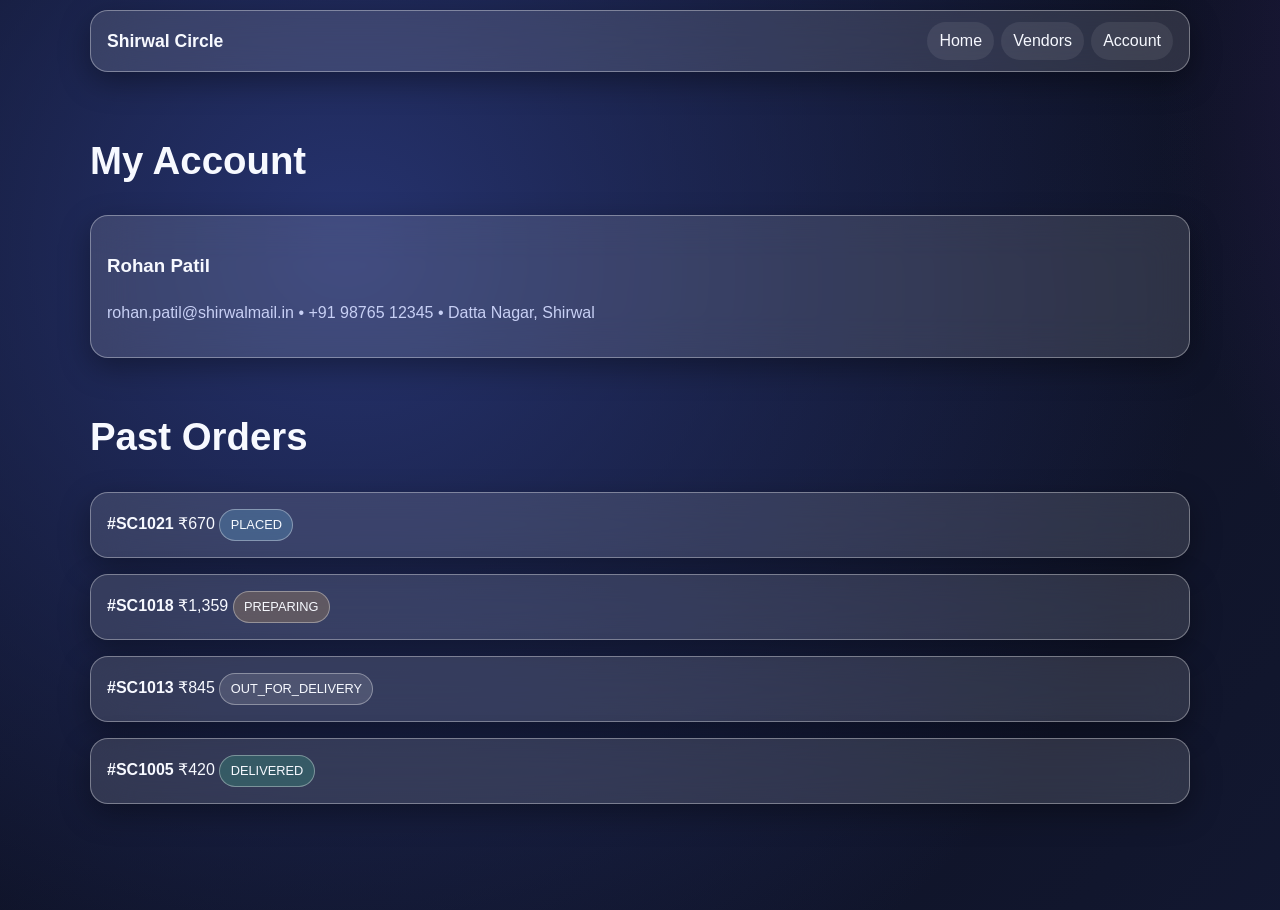
==== account.html @ a7f90f86 "Build complete static glassmorphism marketplace website" ====
<!DOCTYPE html><html lang="en"><head><meta charset="UTF-8"><meta name="viewport" content="width=device-width,initial-scale=1.0"><title>Account | Shirwal Circle</title><link rel="stylesheet" href="css/style.css"></head><body>
<header class="site-header container"><nav class="navbar glass-card"><div class="brand">Shirwal Circle</div><div class="nav-links"><a class="nav-link" href="index.html">Home</a><a class="nav-link" href="vendors.html">Vendors</a><a class="nav-link" href="account.html">Account</a></div></nav></header>
<main class="container section"><h1 class="section-title">My Account</h1><section class="glass-card card-pad"><h3>Rohan Patil</h3><p class="muted">rohan.patil@shirwalmail.in • +91 98765 12345 • Datta Nagar, Shirwal</p></section>
<section class="section"><h2 class="section-title">Past Orders</h2><div class="grid"><div class="glass-card card-pad"><strong>#SC1021</strong> ₹670 <span class="badge info">PLACED</span></div><div class="glass-card card-pad"><strong>#SC1018</strong> ₹1,359 <span class="badge warning">PREPARING</span></div><div class="glass-card card-pad"><strong>#SC1013</strong> ₹845 <span class="badge">OUT_FOR_DELIVERY</span></div><div class="glass-card card-pad"><strong>#SC1005</strong> ₹420 <span class="badge success">DELIVERED</span></div></div></section>
</main></body></html>
---- css/style.css ----
/* =========================================================
   Shirwal Circle - Glassmorphism Design System
   Central stylesheet for all static pages
   ========================================================= */

:root {
  --bg-1: #090b17;
  --bg-2: #11162d;
  --bg-3: #1d2451;
  --text-primary: #f7f9ff;
  --text-secondary: #c8d0f5;
  --accent: #73d0ff;
  --accent-2: #9d7bff;
  --success: #41d39b;
  --warning: #ffbf5e;
  --danger: #ff6f91;

  --glass-bg: rgba(255, 255, 255, 0.13);
  --glass-bg-strong: rgba(255, 255, 255, 0.2);
  --glass-border: rgba(255, 255, 255, 0.35);
  --blur: 20px;

  --radius-sm: 12px;
  --radius-md: 18px;
  --radius-lg: 26px;

  --space-1: 0.5rem;
  --space-2: 0.75rem;
  --space-3: 1rem;
  --space-4: 1.5rem;
  --space-5: 2rem;
  --space-6: 3rem;

  --shadow-soft: 0 10px 30px rgba(0, 0, 0, 0.35);
  --shadow-deep: 0 25px 50px rgba(0, 0, 0, 0.45);
}

* { box-sizing: border-box; }
html, body { margin: 0; padding: 0; }
body {
  font-family: "Inter", "Segoe UI", Roboto, Arial, sans-serif;
  color: var(--text-primary);
  line-height: 1.6;
  min-height: 100vh;
  background: radial-gradient(circle at 15% 15%, #26336f 0%, transparent 36%),
              radial-gradient(circle at 85% 5%, #42276f 0%, transparent 32%),
              radial-gradient(circle at 50% 90%, #153f67 0%, transparent 30%),
              linear-gradient(130deg, var(--bg-1), var(--bg-2), var(--bg-3));
  background-size: 180% 180%;
  animation: bgFlow 18s ease infinite;
}
@keyframes bgFlow { 0%,100%{background-position:0% 50%;}50%{background-position:100% 50%;} }

img { max-width: 100%; display: block; }
a { color: inherit; text-decoration: none; }

.container { width: min(1100px, 92%); margin: 0 auto; }
.section { padding: var(--space-6) 0; }
.section-title { font-size: clamp(1.5rem, 3vw, 2.4rem); margin: 0 0 var(--space-4); }
.muted { color: var(--text-secondary); }

.glass-card {
  background: var(--glass-bg);
  border: 1px solid var(--glass-border);
  border-radius: var(--radius-md);
  backdrop-filter: blur(var(--blur));
  -webkit-backdrop-filter: blur(var(--blur));
  box-shadow: var(--shadow-soft);
}
.glass-card:hover { transform: translateY(-4px); box-shadow: var(--shadow-deep); }
.glass-card, .glass-btn { transition: all .25s ease; }

.glass-btn {
  display: inline-flex; align-items: center; justify-content: center;
  gap: .5rem; cursor: pointer; border: 1px solid var(--glass-border);
  background: linear-gradient(120deg, rgba(115,208,255,.38), rgba(157,123,255,.35));
  color: white; padding: .7rem 1.1rem; border-radius: 999px; font-weight: 600;
}
.glass-btn:hover { transform: translateY(-2px); filter: brightness(1.08); }

.glass-input {
  width: 100%; border: 1px solid var(--glass-border); background: var(--glass-bg);
  color: var(--text-primary); padding: .75rem .9rem; border-radius: var(--radius-sm);
  backdrop-filter: blur(12px);
}
.glass-input::placeholder { color: #dce2ffb0; }

.badge, .chip {
  display: inline-flex; align-items: center; gap: .35rem;
  border: 1px solid var(--glass-border); border-radius: 999px;
  padding: .3rem .65rem; font-size: .8rem;
  background: rgba(255,255,255,.12);
}
.badge.success { background: rgba(65,211,155,.22); }
.badge.warning { background: rgba(255,191,94,.2); }
.badge.info { background: rgba(115,208,255,.22); }

.site-header { position: sticky; top: 0; z-index: 50; margin: .6rem auto; }
.navbar {
  display: flex; gap: .8rem; flex-wrap: wrap; align-items: center; justify-content: space-between;
  padding: .7rem 1rem;
}
.brand { font-weight: 700; font-size: 1.1rem; }
.nav-links { display: flex; flex-wrap: wrap; gap: .45rem; }
.nav-link { padding: .4rem .75rem; border-radius: 999px; background: rgba(255,255,255,.08); }

.hero { padding: 5rem 0 3rem; }
.hero-box { padding: 2rem; }
.hero h1 { font-size: clamp(2rem, 5vw, 3.3rem); margin: 0; }
.hero p { color: var(--text-secondary); max-width: 52ch; }
.actions { display: flex; gap: .7rem; flex-wrap: wrap; }

.grid { display: grid; gap: 1rem; }
.categories { grid-template-columns: repeat(2, 1fr); }
.vendor-grid, .product-grid { grid-template-columns: 1fr; }
.info-grid { grid-template-columns: 1fr; }

.card-pad { padding: 1rem; }
.kpi { font-size: 1.6rem; font-weight: 700; margin: .1rem 0; }
.price { font-size: 1.1rem; font-weight: 700; color: #e7f1ff; }

.footer { margin-top: 3rem; padding: 1.6rem 0 2.2rem; }
.footer-links { display: flex; gap: .6rem; flex-wrap: wrap; }

.table-wrap { overflow-x: auto; }
table { width: 100%; border-collapse: collapse; }
th, td { padding: .7rem; text-align: left; border-bottom: 1px solid rgba(255,255,255,.15); }

.layout-admin { display: grid; gap: 1rem; }
.sidebar { padding: 1rem; }

@media (min-width: 700px) {
  .categories { grid-template-columns: repeat(4, 1fr); }
  .vendor-grid { grid-template-columns: repeat(2, 1fr); }
  .product-grid { grid-template-columns: repeat(3, 1fr); }
  .info-grid { grid-template-columns: 1fr 1fr; }
}

@media (min-width: 1024px) {
  .vendor-grid { grid-template-columns: repeat(3, 1fr); }
  .layout-admin { grid-template-columns: 250px 1fr; }
}
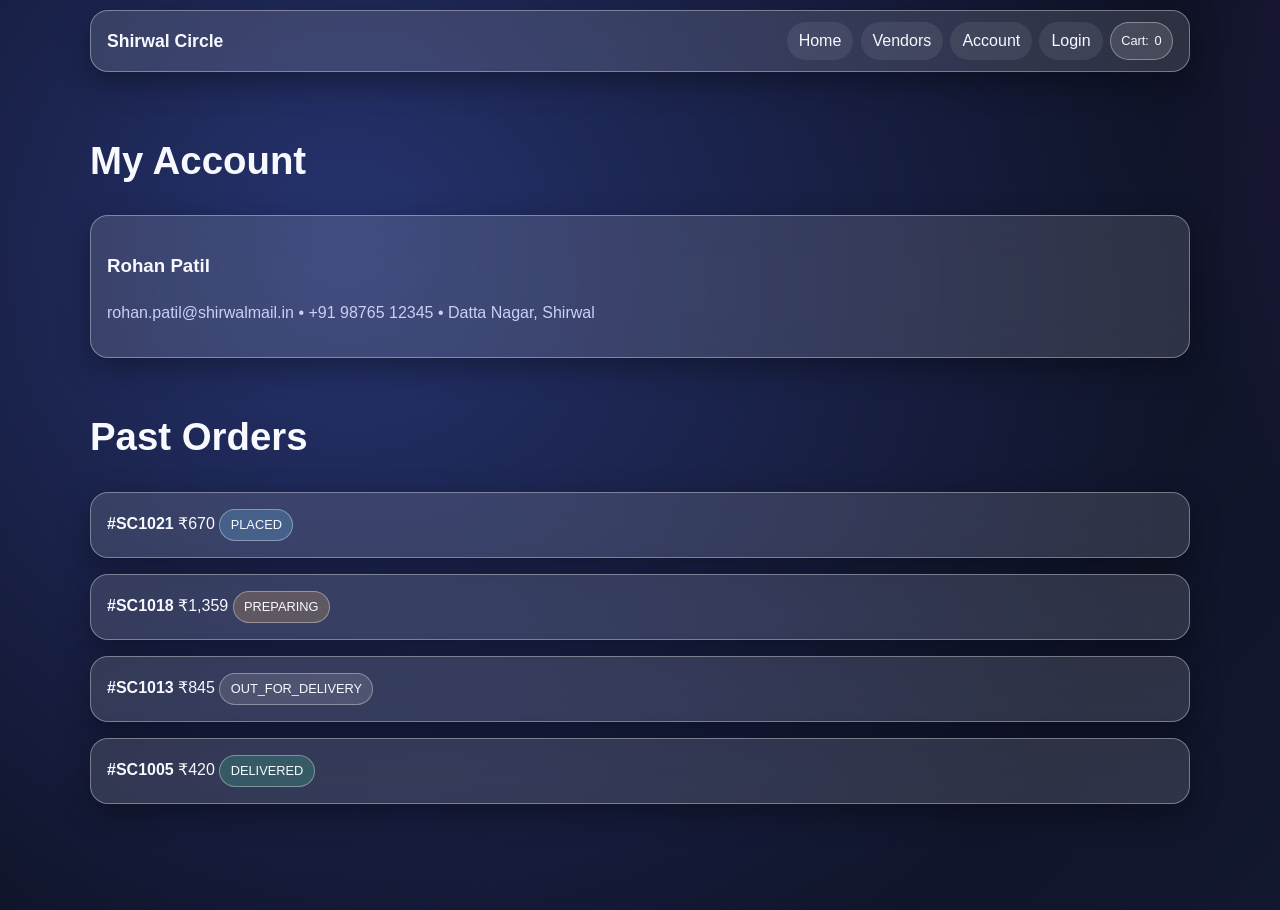
==== commit 98a25fc9: "Add real login, local credential page, cart logic, and WhatsApp checkout flow" ====
--- a/account.html
+++ b/account.html
@@ -1,5 +1,5 @@
 <!DOCTYPE html><html lang="en"><head><meta charset="UTF-8"><meta name="viewport" content="width=device-width,initial-scale=1.0"><title>Account | Shirwal Circle</title><link rel="stylesheet" href="css/style.css"></head><body>
-<header class="site-header container"><nav class="navbar glass-card"><div class="brand">Shirwal Circle</div><div class="nav-links"><a class="nav-link" href="index.html">Home</a><a class="nav-link" href="vendors.html">Vendors</a><a class="nav-link" href="account.html">Account</a></div></nav></header>
+<header class="site-header container"><nav class="navbar glass-card"><div class="brand">Shirwal Circle</div><div class="nav-links"><a class="nav-link" href="index.html">Home</a><a class="nav-link" href="vendors.html">Vendors</a><a class="nav-link" href="account.html">Account</a><a class="nav-link" href="login.html">Login</a><span class="chip">Cart: <span data-cart-count>0</span></span></div></nav></header>
 <main class="container section"><h1 class="section-title">My Account</h1><section class="glass-card card-pad"><h3>Rohan Patil</h3><p class="muted">rohan.patil@shirwalmail.in • +91 98765 12345 • Datta Nagar, Shirwal</p></section>
 <section class="section"><h2 class="section-title">Past Orders</h2><div class="grid"><div class="glass-card card-pad"><strong>#SC1021</strong> ₹670 <span class="badge info">PLACED</span></div><div class="glass-card card-pad"><strong>#SC1018</strong> ₹1,359 <span class="badge warning">PREPARING</span></div><div class="glass-card card-pad"><strong>#SC1013</strong> ₹845 <span class="badge">OUT_FOR_DELIVERY</span></div><div class="glass-card card-pad"><strong>#SC1005</strong> ₹420 <span class="badge success">DELIVERED</span></div></div></section>
-</main></body></html>
+</main><script src="js/app.js"></script></body></html>
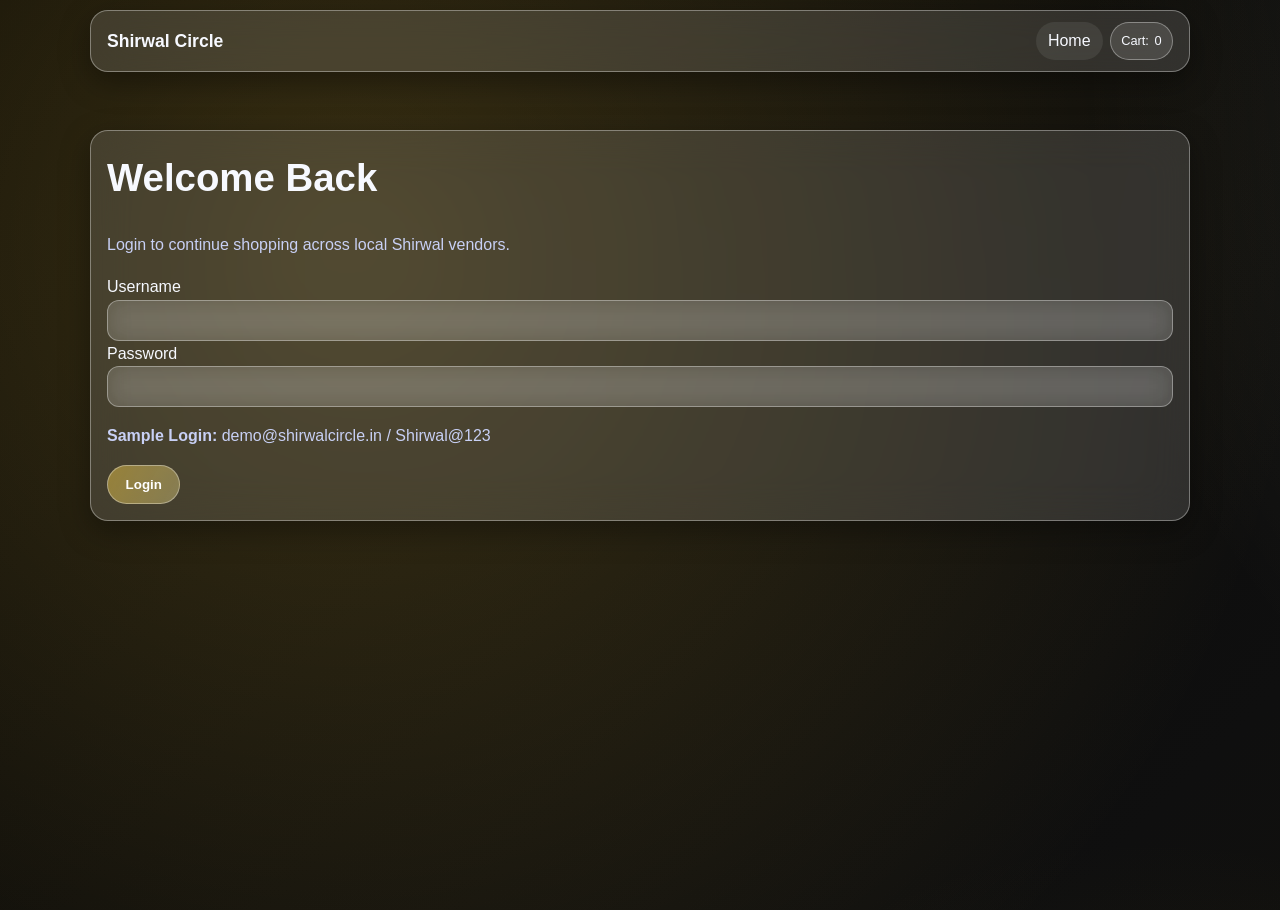
==== commit 928b258c: "Add logo home links, auth-gated account access, and logout flow" ====
--- a/account.html
+++ b/account.html
@@ -1,5 +1,5 @@
-<!DOCTYPE html><html lang="en"><head><meta charset="UTF-8"><meta name="viewport" content="width=device-width,initial-scale=1.0"><title>Account | Shirwal Circle</title><link rel="stylesheet" href="css/style.css"></head><body>
-<header class="site-header container"><nav class="navbar glass-card"><div class="brand">Shirwal Circle</div><div class="nav-links"><a class="nav-link" href="index.html">Home</a><a class="nav-link" href="vendors.html">Vendors</a><a class="nav-link" href="account.html">Account</a><a class="nav-link" href="login.html">Login</a><span class="chip">Cart: <span data-cart-count>0</span></span></div></nav></header>
-<main class="container section"><h1 class="section-title">My Account</h1><section class="glass-card card-pad"><h3>Rohan Patil</h3><p class="muted">rohan.patil@shirwalmail.in • +91 98765 12345 • Datta Nagar, Shirwal</p></section>
+<!DOCTYPE html><html lang="en"><head><meta charset="UTF-8"><meta name="viewport" content="width=device-width,initial-scale=1.0"><title>Account | Shirwal Circle</title><link rel="stylesheet" href="css/style.css"></head><body data-requires-auth="true">
+<header class="site-header container"><nav class="navbar glass-card"><a class="brand" href="index.html">Shirwal Circle</a><div class="nav-links"><a class="nav-link" href="index.html">Home</a><a class="nav-link" href="vendors.html">Vendors</a><a class="nav-link" data-auth="logged-in" href="account.html">Account</a><a class="nav-link" data-auth="logged-out" href="login.html">Login</a><span class="chip">Cart: <span data-cart-count>0</span></span><a class="nav-link" data-auth="logged-in" data-logout href="#">Logout</a></div></nav></header>
+<main class="container section"><h1 class="section-title">My Account</h1><section class="glass-card card-pad" data-account-info></section>
 <section class="section"><h2 class="section-title">Past Orders</h2><div class="grid"><div class="glass-card card-pad"><strong>#SC1021</strong> ₹670 <span class="badge info">PLACED</span></div><div class="glass-card card-pad"><strong>#SC1018</strong> ₹1,359 <span class="badge warning">PREPARING</span></div><div class="glass-card card-pad"><strong>#SC1013</strong> ₹845 <span class="badge">OUT_FOR_DELIVERY</span></div><div class="glass-card card-pad"><strong>#SC1005</strong> ₹420 <span class="badge success">DELIVERED</span></div></div></section>
 </main><script src="js/app.js"></script></body></html>
--- a/css/style.css
+++ b/css/style.css
@@ -4,16 +4,17 @@
    ========================================================= */
 
 :root {
-  --bg-1: #090b17;
-  --bg-2: #11162d;
-  --bg-3: #1d2451;
+  --bg-1: #050505;
+  --bg-2: #0f0f0f;
+  --bg-3: #1a1607;
   --text-primary: #f7f9ff;
   --text-secondary: #c8d0f5;
-  --accent: #73d0ff;
-  --accent-2: #9d7bff;
+  --accent: #ffd54a;
+  --accent-2: #ffef9a;
   --success: #41d39b;
   --warning: #ffbf5e;
   --danger: #ff6f91;
+  --scrollGlow: 0.2;
 
   --glass-bg: rgba(255, 255, 255, 0.13);
   --glass-bg-strong: rgba(255, 255, 255, 0.2);
@@ -42,10 +43,10 @@
   color: var(--text-primary);
   line-height: 1.6;
   min-height: 100vh;
-  background: radial-gradient(circle at 15% 15%, #26336f 0%, transparent 36%),
-              radial-gradient(circle at 85% 5%, #42276f 0%, transparent 32%),
-              radial-gradient(circle at 50% 90%, #153f67 0%, transparent 30%),
-              linear-gradient(130deg, var(--bg-1), var(--bg-2), var(--bg-3));
+  background: radial-gradient(circle at 15% 15%, rgba(255,208,64,var(--scrollGlow)) 0%, transparent 40%),
+              radial-gradient(circle at 85% 5%, rgba(255,242,168,calc(var(--scrollGlow)*.8)) 0%, transparent 35%),
+              radial-gradient(circle at 50% 90%, rgba(140,120,30,calc(var(--scrollGlow)*.7)) 0%, transparent 34%),
+              linear-gradient(135deg, var(--bg-1), var(--bg-2), var(--bg-3));
   background-size: 180% 180%;
   animation: bgFlow 18s ease infinite;
 }
@@ -73,7 +74,7 @@
 .glass-btn {
   display: inline-flex; align-items: center; justify-content: center;
   gap: .5rem; cursor: pointer; border: 1px solid var(--glass-border);
-  background: linear-gradient(120deg, rgba(115,208,255,.38), rgba(157,123,255,.35));
+  background: linear-gradient(120deg, rgba(255,213,74,.45), rgba(255,239,154,.35));
   color: white; padding: .7rem 1.1rem; border-radius: 999px; font-weight: 600;
 }
 .glass-btn:hover { transform: translateY(-2px); filter: brightness(1.08); }
